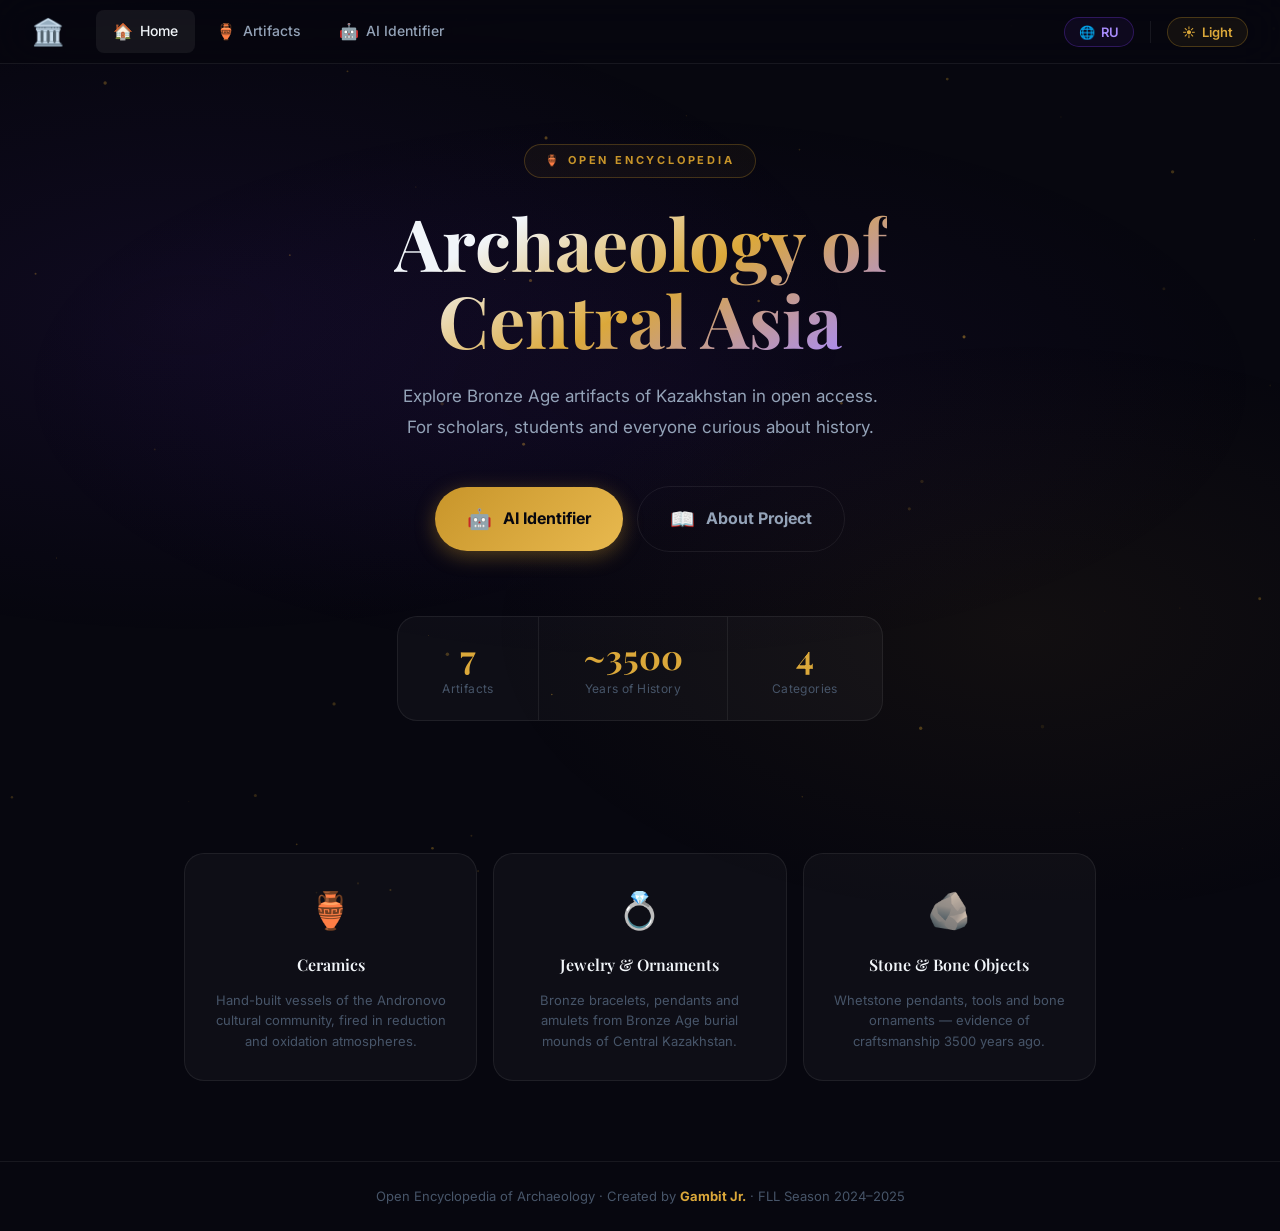
==== index.html @ 3505c125 "Update index.html" ====
<!DOCTYPE html>
<html lang="en" data-theme="dark">
<head>
  <meta charset="UTF-8">
  <meta name="viewport" content="width=device-width, initial-scale=1.0">
  <meta name="description" content="ArchaeoKZ — Open Encyclopedia of Central Asian Archaeology. Artifacts, cultures and history for researchers, students and the curious.">
  <meta name="keywords" content="archaeology, Kazakhstan, Bronze Age, Andronovo culture, artifacts, ceramics, jewelry">
  <meta property="og:title"       content="ArchaeoKZ — Open Encyclopedia of Archaeology">
  <meta property="og:description" content="Explore Bronze Age artifacts of Central Asia in open access.">
  <title>ArchaeoKZ — Open Encyclopedia of Archaeology</title>
  <link rel="preconnect" href="https://fonts.googleapis.com">
  <link rel="preconnect" href="https://fonts.gstatic.com" crossorigin>
  <link href="https://fonts.googleapis.com/css2?family=Inter:wght@300;400;500;600;700;800&family=Playfair+Display:ital,wght@0,400;0,600;0,700;1,400;1,600&display=swap" rel="stylesheet">
  <style>
    /* ── RESET ─────────────────────────────────── */
    *, *::before, *::after { box-sizing: border-box; margin: 0; padding: 0; }
    html { scroll-behavior: smooth; }

    /* ── VARIABLES ──────────────────────────────── */
    :root {
      --bg:       #07070f;
      --bg2:      #0d0d1a;
      --bg3:      #13132a;
      --card:     rgba(255,255,255,0.03);
      --card-h:   rgba(255,255,255,0.07);
      --border:   rgba(255,255,255,0.07);
      --border-a: rgba(124,58,237,0.35);
      --purple:   #7c3aed;
      --purple-l: #a78bfa;
      --purple-gl:rgba(124,58,237,0.18);
      --gold:     #c8952a;
      --gold-l:   #dba83a;
      --gold-gl:  rgba(200,149,42,0.18);
      --text:     #f1f5f9;
      --text2:    #94a3b8;
      --text3:    #475569;
      --nav-h:    64px;
      --r-sm:     8px;
      --r-md:     14px;
      --r-lg:     20px;
      --tr:       all 0.22s cubic-bezier(.4,0,.2,1);
      --shadow:   0 4px 32px rgba(0,0,0,0.6);
    }

    body {
      font-family: 'Inter', sans-serif;
      background: var(--bg);
      color: var(--text);
      line-height: 1.6;
      min-height: 100vh;
      overflow-x: hidden;
    }
    a { text-decoration: none; color: inherit; }
    button { cursor: pointer; font-family: inherit; }

    /* ── SCROLLBAR ──────────────────────────────── */
    ::-webkit-scrollbar { width: 5px; }
    ::-webkit-scrollbar-track { background: var(--bg); }
    ::-webkit-scrollbar-thumb { background: rgba(255,255,255,0.12); border-radius: 3px; }

    /* ── BACKGROUND ─────────────────────────────── */
    #bg-canvas {
      position: fixed; inset: 0;
      z-index: 0; pointer-events: none;
    }
    .bg-blobs {
      position: fixed; inset: 0; z-index: 0; pointer-events: none;
      background:
        radial-gradient(ellipse 80% 55% at 15% 35%, rgba(124,58,237,.08) 0%, transparent 65%),
        radial-gradient(ellipse 65% 50% at 80% 70%, rgba(200,149,42,.06) 0%, transparent 65%);
    }

    /* ── NAVBAR ─────────────────────────────────── */
    .navbar {
      position: fixed; top: 0; left: 0; right: 0;
      height: var(--nav-h); z-index: 200;
      display: flex; align-items: center;
      padding: 0 32px; gap: 0;
      background: rgba(7,7,15,.85);
      backdrop-filter: blur(24px);
      -webkit-backdrop-filter: blur(24px);
      border-bottom: 1px solid var(--border);
    }

    /* Logo */
    .nav-brand {
      display: flex; align-items: center;
      flex-shrink: 0; margin-right: 32px;
      text-decoration: none;
    }
    .nav-logo-icon { font-size: 26px; }

    /* ── LANGUAGE SWITCHER ─────────────────────── */
    .lang-btn {
      display: flex; align-items: center; gap: 6px;
      padding: 6px 14px; border-radius: 20px;
      border: 1px solid rgba(124,58,237,0.3);
      background: rgba(124,58,237,0.07);
      color: var(--purple-l); font-size: 13px; font-weight: 600;
      cursor: pointer; transition: var(--tr); white-space: nowrap;
    }
    .lang-btn:hover { background: rgba(124,58,237,.16); border-color: rgba(124,58,237,.5); }
    html[data-theme="light"] .lang-btn {
      border-color: rgba(100,70,20,.3); background: rgba(100,70,20,.07); color: #8b6014;
    }

    /* Nav links */
    .nav-links {
      display: flex; align-items: center; gap: 4px;
      flex: 1;
    }
    .nav-link {
      display: inline-flex; align-items: center; gap: 7px;
      padding: 8px 16px; border-radius: var(--r-sm);
      font-size: 14px; font-weight: 500;
      color: var(--text2); border: 1px solid transparent;
      transition: var(--tr); white-space: nowrap;
    }
    .nav-link:hover {
      color: var(--text);
      background: rgba(255,255,255,.05);
    }
    .nav-link.active {
      color: var(--text);
      background: rgba(255,255,255,.06);
    }
    .nav-link-icon { font-size: 16px; }

    /* Primary nav button */
    .nav-btn {
      display: inline-flex; align-items: center; gap: 8px;
      padding: 8px 20px; border-radius: 100px;
      font-size: 14px; font-weight: 600;
      border: 1px solid transparent;
      transition: var(--tr); white-space: nowrap; cursor: pointer;
    }
    .nav-btn-primary {
      background: linear-gradient(135deg, var(--purple), #6025c5);
      color: #fff;
      box-shadow: 0 3px 12px rgba(124,58,237,.35);
    }
    .nav-btn-primary:hover {
      transform: translateY(-1px);
      box-shadow: 0 6px 20px rgba(124,58,237,.45);
    }
    .nav-btn-gold {
      background: rgba(200,149,42,.12);
      border-color: rgba(200,149,42,.35);
      color: var(--gold-l);
    }
    .nav-btn-gold:hover {
      background: rgba(200,149,42,.22);
      border-color: rgba(200,149,42,.6);
    }

    /* Nav right group */
    .nav-right {
      display: flex; align-items: center; gap: 10px;
      margin-left: auto;
    }

    /* Theme button */
    .theme-btn {
      display: flex; align-items: center; gap: 6px;
      padding: 6px 14px; border-radius: 20px;
      border: 1px solid rgba(200,149,42,0.3);
      background: rgba(200,149,42,0.07);
      color: var(--gold-l);
      font-size: 13px; font-weight: 600;
      cursor: pointer; transition: var(--tr);
      white-space: nowrap;
    }
    .theme-btn:hover { background: rgba(200,149,42,.16); }

    /* Nav divider */
    .nav-sep { width: 1px; height: 22px; background: var(--border); flex-shrink: 0; margin: 0 6px; }

    /* Mobile burger */
    .nav-burger {
      display: none;
      background: none; border: none; cursor: pointer; color: inherit;
      padding: 4px; margin-left: 6px;
    }
    .nav-burger svg { width: 24px; height: 24px; color: var(--text); }
    html[data-theme="light"] .nav-burger svg { color: #1a1208; }

    @media (max-width: 768px) {
      .nav-burger { display: flex; align-items: center; justify-content: center; }
      .navbar .nav-links {
        display: none;
        position: absolute; top: var(--nav-h); left: 0; right: 0;
        flex-direction: column;
        background: rgba(7,7,15,0.95);
        padding: 20px;
        border-bottom: 1px solid var(--border);
        backdrop-filter: blur(20px);
        -webkit-backdrop-filter: blur(20px);
      }
      html[data-theme="light"] .navbar .nav-links {
        background: rgba(244,237,224, 0.95);
      }
      .navbar .nav-links.mobile-active { display: flex; }
    }

    /* ── PAGE WRAPPER ────────────────────────────── */
    .page {
      position: relative; z-index: 1;
      min-height: 100vh;
      padding-top: var(--nav-h);
      display: flex; flex-direction: column;
    }

    /* ── HERO ─────────────────────────────────────── */
    .hero {
      flex: 1;
      display: flex; flex-direction: column;
      align-items: center; justify-content: center;
      text-align: center;
      padding: 80px 24px 60px;
      position: relative;
    }
    .hero::before {
      content: '';
      position: absolute; inset: 0;
      background: radial-gradient(ellipse 70% 55% at 50% 45%, rgba(124,58,237,.06) 0%, transparent 70%);
      pointer-events: none;
    }

    .hero-eyebrow {
      display: inline-flex; align-items: center; gap: 8px;
      font-size: 11px; letter-spacing: 2.8px;
      text-transform: uppercase; color: var(--gold);
      font-weight: 700; margin-bottom: 26px;
      padding: 7px 20px;
      border: 1px solid rgba(200,149,42,.28);
      border-radius: 100px;
      background: rgba(200,149,42,.05);
      animation: fadeDown .6s ease both;
    }

    .hero-title {
      font-family: 'Playfair Display', serif;
      font-size: clamp(40px, 6vw, 72px);
      font-weight: 700; line-height: 1.08;
      margin-bottom: 22px;
      background: linear-gradient(150deg, #f1f5f9 20%, var(--gold-l) 55%, var(--purple-l) 95%);
      -webkit-background-clip: text; -webkit-text-fill-color: transparent;
      background-clip: text;
      animation: fadeDown .6s .1s ease both;
    }

    .hero-text {
      font-size: 17px; color: var(--text2);
      max-width: 500px; line-height: 1.8;
      margin-bottom: 44px;
      animation: fadeDown .6s .2s ease both;
    }

    /* ── CTA BUTTONS ───────────────────────────────── */
    .hero-cta {
      display: flex; justify-content: center; align-items: center;
      flex-wrap: wrap; gap: 14px;
      margin-bottom: 64px;
      animation: fadeDown .6s .3s ease both;
    }
    .cta-btn {
      display: inline-flex; align-items: center; gap: 11px;
      padding: 16px 32px; border-radius: 100px;
      font-size: 16px; font-weight: 700;
      transition: var(--tr); white-space: nowrap;
      position: relative; overflow: hidden;
      text-decoration: none;
    }
    .cta-btn::before {
      content: '';
      position: absolute; inset: 0;
      background: rgba(255,255,255,0);
      transition: background .2s ease;
    }
    .cta-btn:hover::before { background: rgba(255,255,255,.07); }
    .cta-btn:active { transform: scale(.97); }

    .cta-primary {
      background: linear-gradient(135deg, var(--purple) 0%, #6d28d9 100%);
      color: #fff;
      box-shadow: 0 5px 20px rgba(124,58,237,.4);
    }
    .cta-primary:hover {
      transform: translateY(-3px);
      box-shadow: 0 10px 28px rgba(124,58,237,.5);
    }

    .cta-gold {
      background: linear-gradient(135deg, var(--gold) 0%, #e8b94f 100%);
      color: #07070f;
      box-shadow: 0 5px 20px rgba(200,149,42,.38);
    }
    .cta-gold:hover {
      transform: translateY(-3px);
      box-shadow: 0 10px 28px rgba(200,149,42,.48);
    }

    .cta-ghost {
      background: transparent;
      color: var(--text2);
      border: 1px solid var(--border);
    }
    .cta-ghost:hover {
      color: var(--text);
      border-color: rgba(255,255,255,.2);
      background: rgba(255,255,255,.04);
      transform: translateY(-2px);
    }

    .cta-icon { font-size: 20px; }

    /* ── HERO STATS ─────────────────────────────────── */
    .hero-stats {
      display: flex; justify-content: center; gap: 0;
      background: var(--card);
      border: 1px solid var(--border);
      border-radius: var(--r-lg);
      overflow: hidden;
      animation: fadeDown .6s .4s ease both;
    }
    .hs-item {
      padding: 22px 44px; text-align: center;
      border-right: 1px solid var(--border);
    }
    .hs-item:last-child { border-right: none; }
    .hs-val {
      font-family: 'Playfair Display', serif;
      font-size: 34px; font-weight: 700;
      color: var(--gold-l); line-height: 1;
      margin-bottom: 6px;
    }
    .hs-label { font-size: 12px; color: var(--text3); letter-spacing: .4px; }

    /* ── FEATURE CARDS ROW ──────────────────────────── */
    .features {
      display: grid;
      grid-template-columns: repeat(3, 1fr);
      gap: 16px;
      max-width: 960px; margin: 72px auto 0;
      padding: 0 24px 80px;
      position: relative; z-index: 1;
      animation: fadeUp .7s .5s ease both;
    }
    .feat-card {
      background: var(--card);
      border: 1px solid var(--border);
      border-radius: var(--r-lg);
      padding: 28px 24px;
      transition: var(--tr);
      text-align: center;
      text-decoration: none; color: inherit;
      display: flex; flex-direction: column; align-items: center; gap: 12px;
    }
    .feat-card:hover {
      border-color: var(--border-a);
      background: var(--card-h);
      transform: translateY(-4px);
      box-shadow: 0 8px 32px rgba(124,58,237,.1);
    }
    .feat-icon { font-size: 36px; }
    .feat-title {
      font-family: 'Playfair Display', serif;
      font-size: 16px; font-weight: 600;
    }
    .feat-text { font-size: 13px; color: var(--text3); line-height: 1.6; }

    /* ── FOOTER ─────────────────────────────────────── */
    .site-footer {
      position: relative; z-index: 1;
      text-align: center; padding: 24px;
      border-top: 1px solid var(--border);
      font-size: 13px; color: var(--text3);
    }
    .site-footer strong { color: var(--gold-l); }

    /* ── ANIMATIONS ─────────────────────────────────── */
    @keyframes fadeDown {
      from { opacity: 0; transform: translateY(-16px); }
      to   { opacity: 1; transform: translateY(0); }
    }
    @keyframes fadeUp {
      from { opacity: 0; transform: translateY(20px); }
      to   { opacity: 1; transform: translateY(0); }
    }

    /* ── LIGHT THEME ─────────────────────────────────── */
    html[data-theme="light"] body { background: #f4ede0; color: #1a1208; }
    html[data-theme="light"] .navbar {
      background: rgba(232,220,200,.97);
      border-bottom-color: rgba(100,70,20,.18);
    }
    html[data-theme="light"] .nav-link { color: #3a2a10; }
    html[data-theme="light"] .nav-link:hover { background: rgba(100,70,20,.07); color: #1a1208; }
    html[data-theme="light"] .hero-title {
      background: linear-gradient(150deg, #2d1f0a 20%, #8b4e0f 55%, #6b3a9e 95%);
      -webkit-background-clip: text; -webkit-text-fill-color: transparent; background-clip: text;
    }
    html[data-theme="light"] .hero-text { color: #4a3520; }
    html[data-theme="light"] .hero-stats { background: rgba(255,252,245,.8); border-color: rgba(100,70,20,.15); }
    html[data-theme="light"] .hs-label { color: #6b5530; }
    html[data-theme="light"] .feat-card { background: rgba(253,248,240,.9); border-color: rgba(100,70,20,.15); }
    html[data-theme="light"] .feat-card:hover { border-color: rgba(200,149,42,.4); }
    html[data-theme="light"] .feat-text { color: #6b5530; }
    html[data-theme="light"] .feat-title { color: #1a1208; }
    html[data-theme="light"] .cta-ghost { color: #3a2a10; border-color: rgba(100,70,20,.25); }
    html[data-theme="light"] .cta-ghost:hover { background: rgba(100,70,20,.06); }
    html[data-theme="light"] .site-footer { border-top-color: rgba(100,70,20,.15); color: #6b5530; }
    html[data-theme="light"] .theme-btn { border-color: rgba(100,70,20,.3); background: rgba(100,70,20,.07); color: #8b6014; }
    html[data-theme="light"] .nav-sep { background: rgba(100,70,20,.18); }
    html[data-theme="light"] .bg-blobs { opacity: .25; }
    html[data-theme="light"] #bg-canvas { opacity: .3; }
    html[data-theme="light"] .nav-btn-gold { color: #8b6014; border-color: rgba(100,70,20,.35); background: rgba(100,70,20,.08); }

    /* ── RESPONSIVE ─────────────────────────────────── */
    @media (max-width: 760px) {
      .features { grid-template-columns: 1fr; }
      .hs-item  { padding: 18px 24px; }
      .nav-links { display: none; }
      .hero-title { font-size: 38px; }
    }
    @media (max-width: 540px) {
      .hero-stats { flex-direction: column; }
      .hs-item { border-right: none; border-bottom: 1px solid var(--border); }
      .hs-item:last-child { border-bottom: none; }
    }
  </style>
</head>
<body>

<!-- ─── BACKGROUND ──────────────────────────── -->
<canvas id="bg-canvas"></canvas>
<div class="bg-blobs"></div>

<!-- ─── NAVBAR ──────────────────────────────── -->
<nav class="navbar" role="navigation" aria-label="Main navigation">

  <!-- Brand -->
  <a href="index.html" class="nav-brand" aria-label="Go to homepage">
    <span class="nav-logo-icon">🏛️</span>
  </a>

  <!-- Links -->
  <div class="nav-links" role="list">
    <a href="index.html" class="nav-link active" role="listitem">
      <span class="nav-link-icon">🏠</span><span data-i18n="home"> Home</span>
    </a>
    <a href="artifacts.html" class="nav-link" role="listitem">
      <span class="nav-link-icon">🏺</span><span data-i18n="artifacts"> Artifacts</span>
    </a>
    <a href="identify.html" class="nav-link" role="listitem">
      <span class="nav-link-icon">🤖</span><span data-i18n="ai"> AI Identifier</span>
    </a>
  </div>

  <!-- Right side actions -->
  <div class="nav-right">
    <button class="lang-btn" id="lang-toggle" aria-label="Switch language">
      <span id="lang-icon">🌐</span>
      <span id="lang-label">RU</span>
    </button>
    <div class="nav-sep"></div>
    <button class="theme-btn" id="theme-toggle" aria-label="Toggle colour theme">
      <span id="theme-icon">☀️</span>
      <span id="theme-label">Light</span>
    </button>
    <button class="nav-burger" id="mobile-menu-btn" aria-label="Toggle mobile menu">
      <svg width="24" height="24" viewBox="0 0 24 24" fill="none" stroke="currentColor" stroke-width="2" stroke-linecap="round"><path d="M4 6h16M4 12h16M4 18h16"/></svg>
    </button>
  </div>

</nav>

<!-- ─── PAGE ─────────────────────────────────── -->
<div class="page">

  <!-- HERO -->
  <section class="hero" aria-labelledby="hero-title">

    <div class="hero-eyebrow">🏺 Open Encyclopedia</div>

    <h1 class="hero-title" id="hero-title" data-i18n="heroTitle">
      Archaeology of<br>Central Asia
    </h1>

    <p class="hero-text" data-i18n="heroText">
      Explore Bronze Age artifacts of Kazakhstan in open access.
      For scholars, students and everyone curious about history.
    </p>

    <!-- CTA Buttons -->
    <div class="hero-cta">
      <a href="identify.html" class="cta-btn cta-gold" id="cta-ai" aria-label="Identify artifact with AI">
        <span class="cta-icon">🤖</span>
        <span data-i18n="ai">AI Identifier</span>
      </a>
      <a href="#about" class="cta-btn cta-ghost" id="cta-about" aria-label="Learn about this project">
        <span class="cta-icon">📖</span>
        <span data-i18n="about">About Project</span>
      </a>
    </div>

    <!-- Stats -->
    <div class="hero-stats" aria-label="Collection statistics">
      <div class="hs-item">
        <div class="hs-val">7</div>
        <div class="hs-label">Artifacts</div>
      </div>
      <div class="hs-item">
        <div class="hs-val">~3500</div>
        <div class="hs-label">Years of History</div>
      </div>
      <div class="hs-item">
        <div class="hs-val">4</div>
        <div class="hs-label">Categories</div>
      </div>
    </div>

  </section>

  <!-- FEATURE CARDS -->
  <section class="features" aria-label="What you can find" id="about">

    <a href="artifacts.html" class="feat-card" id="feat-ceramics">
      <span class="feat-icon">🏺</span>
      <div class="feat-title" data-i18n="ceramics">Ceramics</div>
      <p class="feat-text" data-i18n="cFeat">Hand-built vessels of the Andronovo cultural community, fired in reduction and oxidation atmospheres.</p>
    </a>

    <a href="artifacts.html?cat=jewelry" class="feat-card" id="feat-jewelry">
      <span class="feat-icon">💍</span>
      <div class="feat-title" data-i18n="jewelry">Jewelry & Ornaments</div>
      <p class="feat-text" data-i18n="jFeat">Bronze bracelets, pendants and amulets from Bronze Age burial mounds of Central Kazakhstan.</p>
    </a>

    <a href="artifacts.html?cat=stone" class="feat-card" id="feat-stone">
      <span class="feat-icon">🪨</span>
      <div class="feat-title" data-i18n="stone">Stone & Bone Objects</div>
      <p class="feat-text" data-i18n="sFeat">Whetstone pendants, tools and bone ornaments — evidence of craftsmanship 3500 years ago.</p>
    </a>

  </section>

  <!-- FOOTER -->
  <footer class="site-footer" role="contentinfo">
    <p>
      ArchaeoKZ — Open Encyclopedia of Archaeology ·<br>
      Created by <strong>Gambit Jr.</strong> · FLL Season 2024–2025
    </p>
  </footer>

</div>

<!-- ─── PARTICLES SCRIPT ──────────────────────── -->
<script>
  // ── Particle background ──────────────────────
  (function () {
    const canvas = document.getElementById('bg-canvas');
    if (!canvas) return;
    const ctx = canvas.getContext('2d');
    let W = canvas.width  = window.innerWidth;
    let H = canvas.height = window.innerHeight;

    const particles = Array.from({ length: 55 }, () => ({
      x:  Math.random() * W,
      y:  Math.random() * H,
      r:  Math.random() * 1.5 + 0.3,
      dx: (Math.random() - 0.5) * 0.25,
      dy: (Math.random() - 0.5) * 0.25,
      a:  Math.random() * 0.45 + 0.08
    }));

    function draw() {
      ctx.clearRect(0, 0, W, H);
      particles.forEach(p => {
        ctx.beginPath();
        ctx.arc(p.x, p.y, p.r, 0, Math.PI * 2);
        ctx.fillStyle = `rgba(200,149,42,${p.a})`;
        ctx.fill();
        p.x += p.dx; p.y += p.dy;
        if (p.x < 0 || p.x > W) p.dx *= -1;
        if (p.y < 0 || p.y > H) p.dy *= -1;
      });
      requestAnimationFrame(draw);
    }
    draw();
    window.addEventListener('resize', () => {
      W = canvas.width  = window.innerWidth;
      H = canvas.height = window.innerHeight;
    });
  })();

  // ── i18n strings ──────────────────────────────
  const STRINGS = {
    en: {
      heroTitle:  'Archaeology of<br>Central Asia',
      heroText:   'Explore Bronze Age artifacts of Kazakhstan in open access. For scholars, students and everyone curious about history.',
      browse:     'Browse Artifacts',
      ai:         'AI Identifier',
      about:      'About Project',
      artifacts:  'Artifacts', home: 'Home',
      ceramics:   'Ceramics', jewelry: 'Jewelry & Ornaments', stone: 'Stone & Bone Objects',
      cFeat:      'Hand-built vessels of the Andronovo cultural community, fired in reduction and oxidation atmospheres.',
      jFeat:      'Bronze bracelets, pendants and amulets from Bronze Age burial mounds of Central Kazakhstan.',
      sFeat:      'Whetstone pendants, tools and bone ornaments — evidence of craftsmanship 3500 years ago.',
      footer:     'Open Encyclopedia of Archaeology · Created by',
      statArt:    'Artifacts', statYrs: 'Years of History', statCat: 'Categories'
    },
    ru: {
      heroTitle:  'Археология<br>Центральной Азии',
      heroText:   'Исследуйте артефакты Бронзового века Казахстана в открытом доступе. Для учёных, студентов и всех любопытных.',
      browse:     'Смотреть артефакты',
      ai:         'AI Идентификатор',
      about:      'О проекте',
      artifacts:  'Артефакты', home: 'Главная',
      ceramics:   'Керамика', jewelry: 'Украшения', stone: 'Каменные и костяные изделия',
      cFeat:      'Лепные сосуды андроновской культурно-исторической общности, обожжённые в восстановительной и окислительной атмосфере.',
      jFeat:      'Бронзовые браслеты, подвески и амулеты из погребений Бронзового века Центрального Казахстана.',
      sFeat:      'Подвески-оселки, орудия и костяные украшения — свидетельство мастерства 3500-летней давности.',
      footer:     'Открытая Энциклопедия Археологии · Создана командой',
      statArt:    'Артефактов', statYrs: 'Лет истории', statCat: 'Категорий'
    }
  };

  // ── Language toggle ───────────────────────────
  const lbtn  = document.getElementById('lang-toggle');
  const licon = document.getElementById('lang-icon');
  const llbl  = document.getElementById('lang-label');

  applyLang(localStorage.getItem('archaeo-lang') || 'en');

  lbtn.addEventListener('click', () => {
    const next = document.documentElement.dataset.lang === 'en' ? 'ru' : 'en';
    applyLang(next);
    localStorage.setItem('archaeo-lang', next);
  });

  function applyLang(l) {
    document.documentElement.dataset.lang = l;
    licon.textContent = '🌐';
    llbl.textContent  = l === 'en' ? 'RU' : 'EN';
    const s = STRINGS[l];
    document.querySelectorAll('[data-i18n]').forEach(el => {
      const key = el.dataset.i18n;
      if (s[key] !== undefined) el.innerHTML = s[key];
    });
    // hs-labels
    const hsl = document.querySelectorAll('.hs-label');
    if (hsl[0]) hsl[0].textContent = s.statArt;
    if (hsl[1]) hsl[1].textContent = s.statYrs;
    if (hsl[2]) hsl[2].textContent = s.statCat;
    // footer
    // footer
    const footer = document.querySelector('.site-footer p');
    if (footer) footer.innerHTML = `${s.footer} <strong>Gambit Jr.</strong> · FLL Season 2024–2025`;
  }

  // ── Theme toggle ──────────────────────────────
  const html  = document.documentElement;
  const btn   = document.getElementById('theme-toggle');
  const icon  = document.getElementById('theme-icon');
  const label = document.getElementById('theme-label');

  applyTheme(localStorage.getItem('archaeo-theme') || 'dark');

  btn.addEventListener('click', () => {
    const next = html.dataset.theme === 'dark' ? 'light' : 'dark';
    applyTheme(next);
    localStorage.setItem('archaeo-theme', next);
  });

  function applyTheme(t) {
    html.dataset.theme = t;
    if (t === 'dark') { icon.textContent = '☀️'; label.textContent = 'Light'; }
    else              { icon.textContent = '🌙'; label.textContent = 'Dark';  }
  }
</script>
</body>
</html>
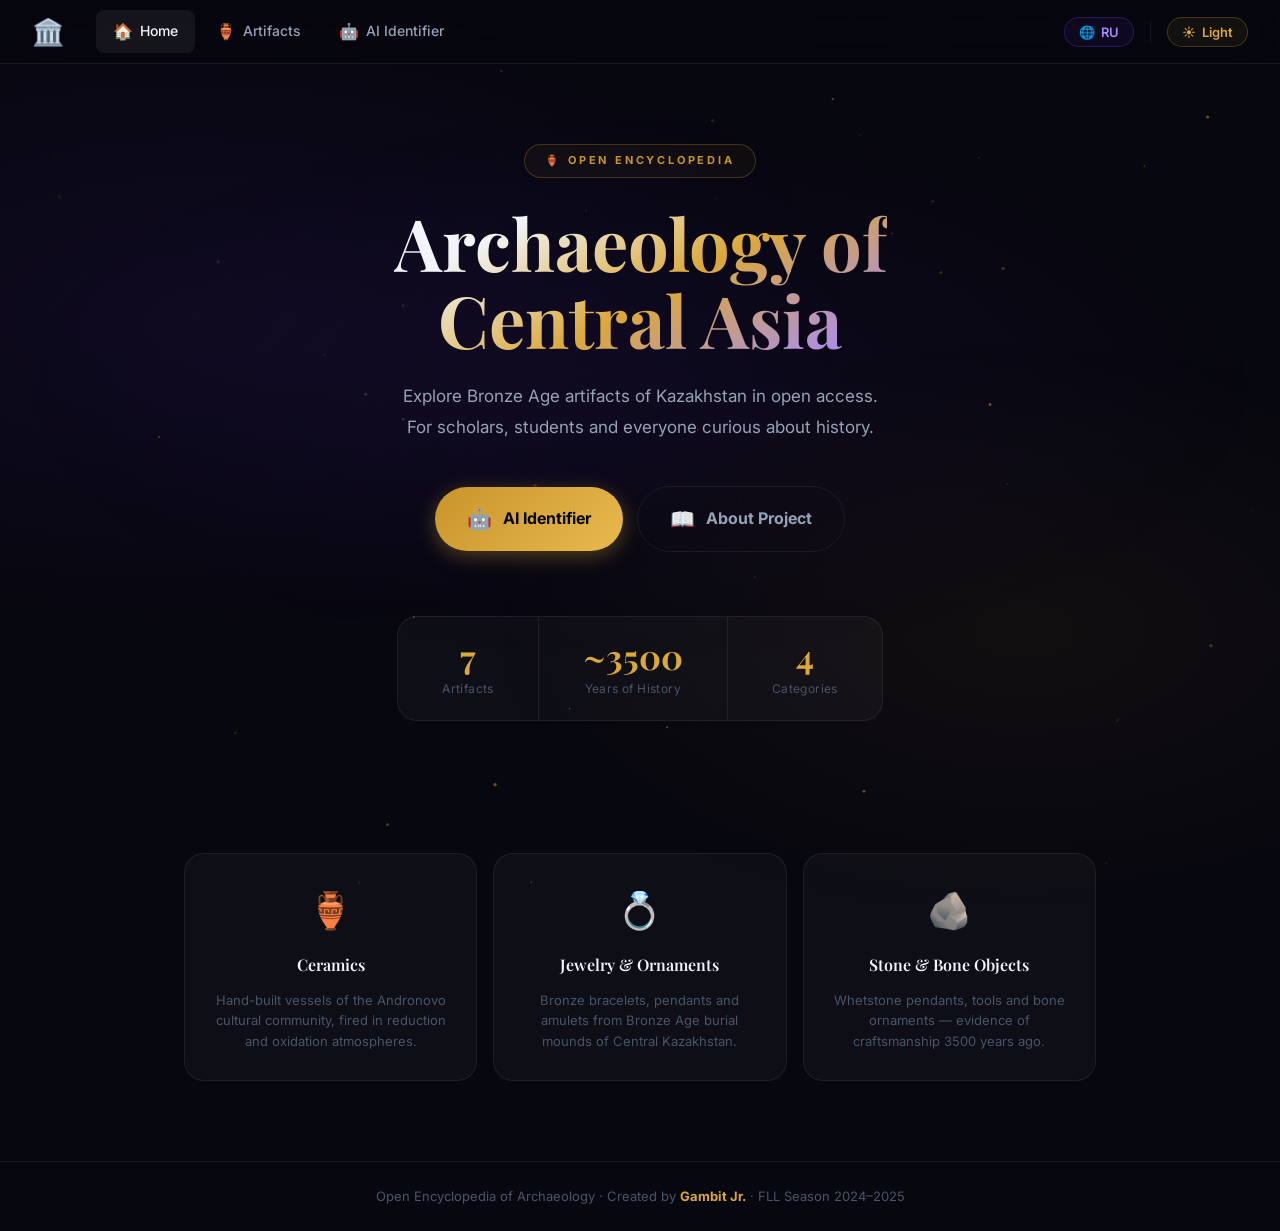
==== commit 3b16aee2: "Update index.html" ====
--- a/index.html
+++ b/index.html
@@ -11,6 +11,10 @@
   <link rel="preconnect" href="https://fonts.googleapis.com">
   <link rel="preconnect" href="https://fonts.gstatic.com" crossorigin>
   <link href="https://fonts.googleapis.com/css2?family=Inter:wght@300;400;500;600;700;800&family=Playfair+Display:ital,wght@0,400;0,600;0,700;1,400;1,600&display=swap" rel="stylesheet">
+  <script>
+    const savedTheme = localStorage.getItem('archaeo-theme') || 'dark';
+    document.documentElement.dataset.theme = savedTheme;
+  </script>
   <style>
     /* ── RESET ─────────────────────────────────── */
     *, *::before, *::after { box-sizing: border-box; margin: 0; padding: 0; }
@@ -49,6 +53,13 @@
       line-height: 1.6;
       min-height: 100vh;
       overflow-x: hidden;
+      opacity: 0;
+      visibility: hidden;
+      transition: opacity 0.3s ease;
+    }
+    body.ready {
+      opacity: 1;
+      visibility: visible;
     }
     a { text-decoration: none; color: inherit; }
     button { cursor: pointer; font-family: inherit; }
@@ -678,6 +689,10 @@
     if (t === 'dark') { icon.textContent = '☀️'; label.textContent = 'Light'; }
     else              { icon.textContent = '🌙'; label.textContent = 'Dark';  }
   }
+
+  // Show page after text and theme are fully injected
+  requestAnimationFrame(() => document.body.classList.add('ready'));
+
 </script>
 </body>
 </html>
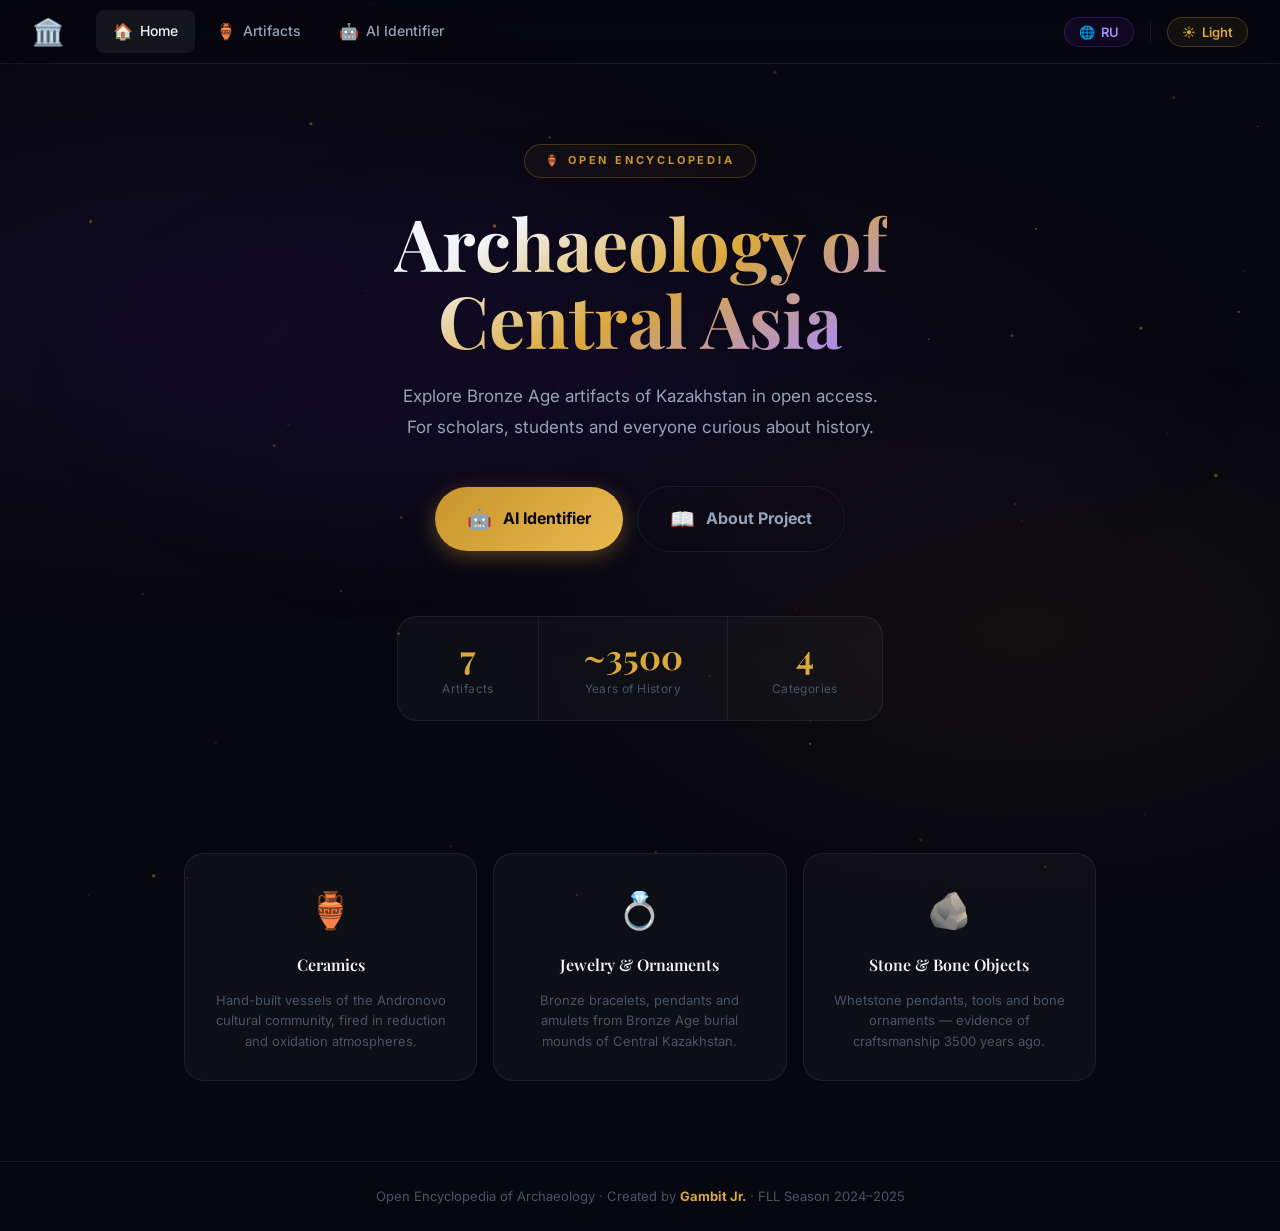
==== commit 2b8d24bd: "Update index.html" ====
--- a/index.html
+++ b/index.html
@@ -18,7 +18,8 @@
   <style>
     /* ── RESET ─────────────────────────────────── */
     *, *::before, *::after { box-sizing: border-box; margin: 0; padding: 0; }
-    html { scroll-behavior: smooth; }
+    html { scroll-behavior: smooth; background: var(--bg, #07070f); }
+    html[data-theme="light"] { background: #f4ede0; }
 
     /* ── VARIABLES ──────────────────────────────── */
     :root {
@@ -463,8 +464,8 @@
     <a href="artifacts.html" class="nav-link" role="listitem">
       <span class="nav-link-icon">🏺</span><span data-i18n="artifacts"> Artifacts</span>
     </a>
-    <a href="identify.html" class="nav-link" role="listitem">
-      <span class="nav-link-icon">🤖</span><span data-i18n="ai"> AI Identifier</span>
+    <a href="identify.html" class="nav-link" role="listitem" id="nav-ai-link">
+      <span class="nav-link-icon">🤖</span><span class="nav-ai-text"> AI Identifier</span>
     </a>
   </div>
 
@@ -664,6 +665,9 @@
     if (hsl[0]) hsl[0].textContent = s.statArt;
     if (hsl[1]) hsl[1].textContent = s.statYrs;
     if (hsl[2]) hsl[2].textContent = s.statCat;
+    // nav link AI explicit replacement
+    const aiTextSpan = document.querySelector('#nav-ai-link .nav-ai-text');
+    if (aiTextSpan) aiTextSpan.textContent = ' ' + s.ai;
     // footer
     // footer
     const footer = document.querySelector('.site-footer p');
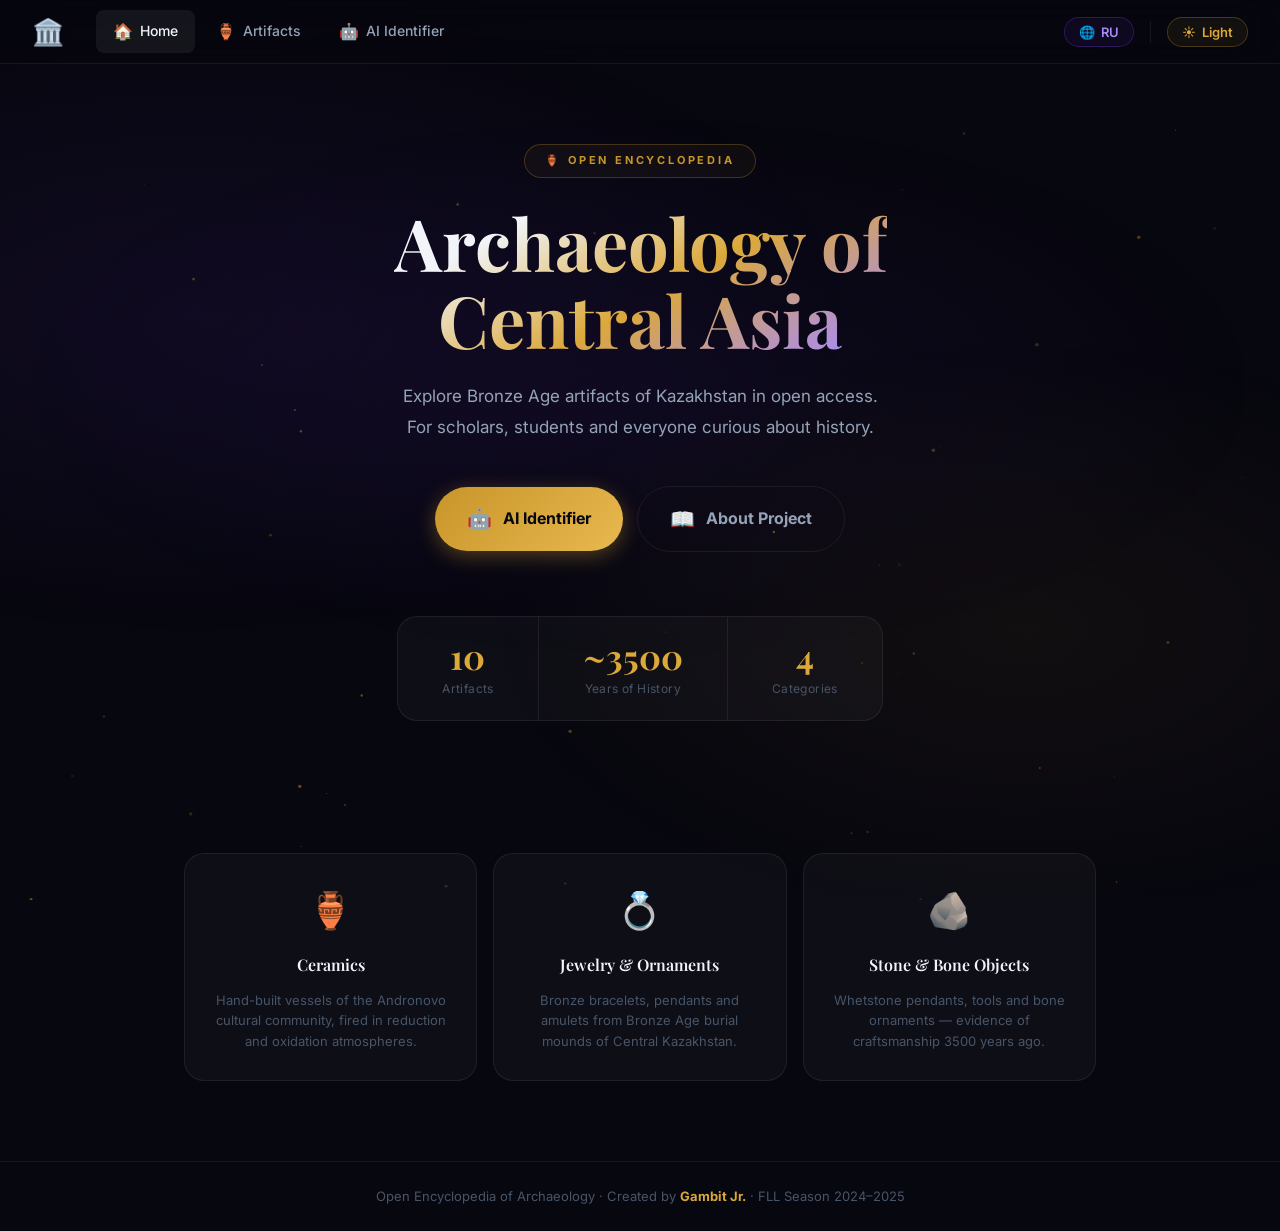
==== commit 80c6b705: "Update index.html" ====
--- a/index.html
+++ b/index.html
@@ -519,7 +519,7 @@
     <!-- Stats -->
     <div class="hero-stats" aria-label="Collection statistics">
       <div class="hs-item">
-        <div class="hs-val">7</div>
+        <div class="hs-val">10</div>
         <div class="hs-label">Artifacts</div>
       </div>
       <div class="hs-item">
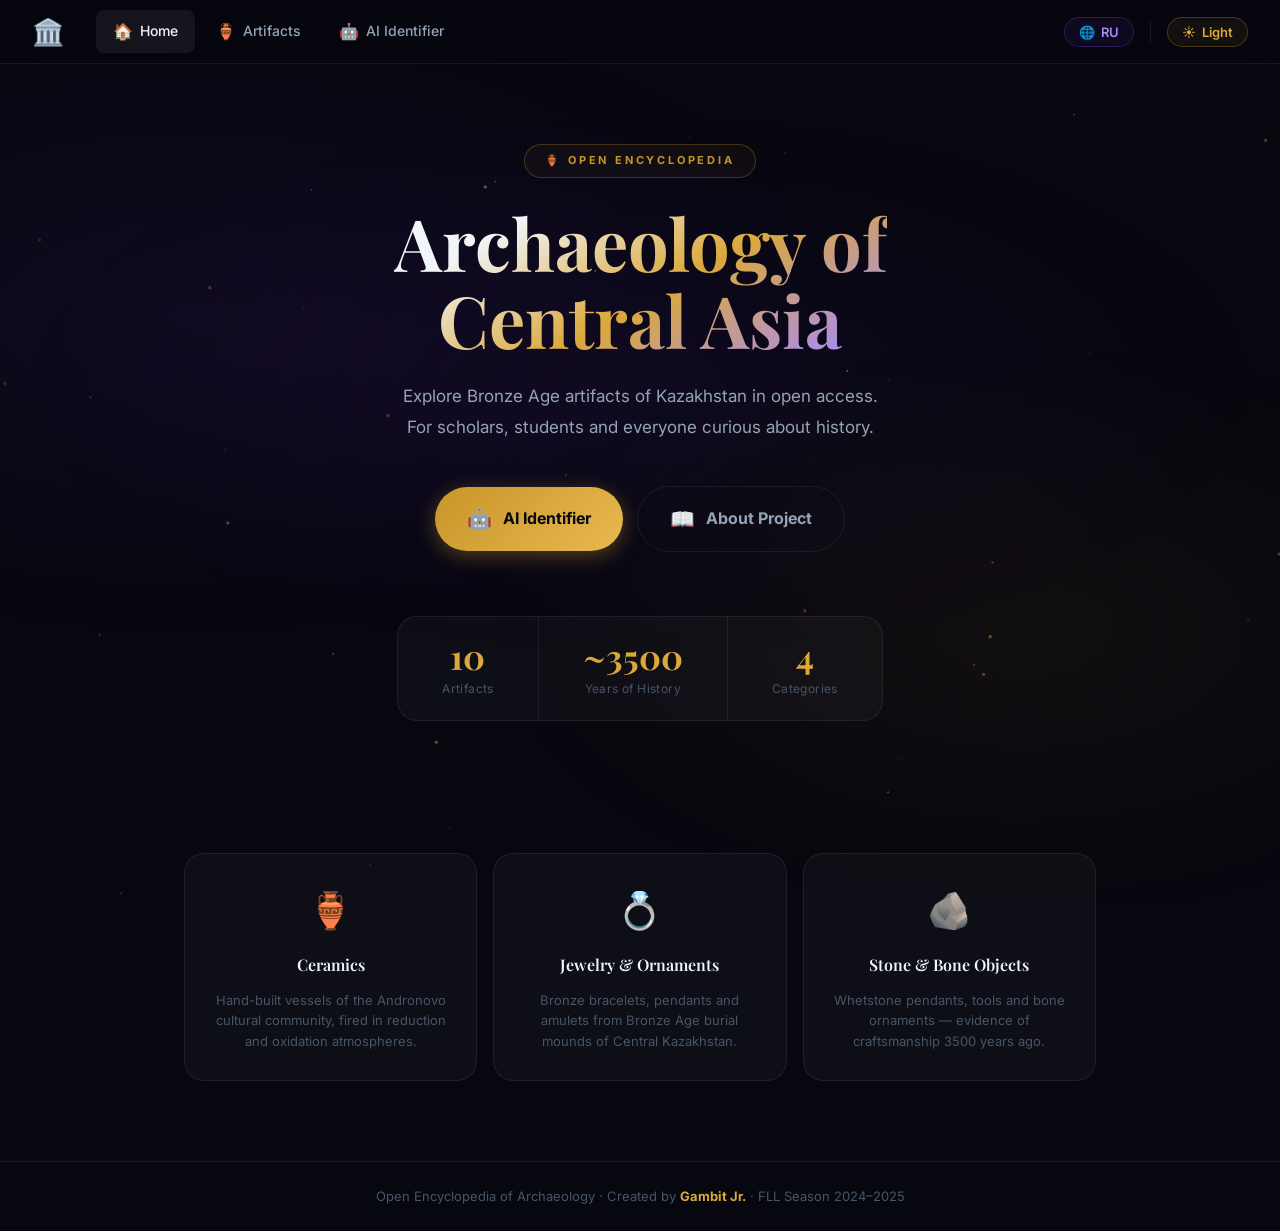
==== commit d75f5968: "Update index.html" ====
--- a/index.html
+++ b/index.html
@@ -432,7 +432,6 @@
     @media (max-width: 760px) {
       .features { grid-template-columns: 1fr; }
       .hs-item  { padding: 18px 24px; }
-      .nav-links { display: none; }
       .hero-title { font-size: 38px; }
     }
     @media (max-width: 540px) {
@@ -694,6 +693,20 @@
     else              { icon.textContent = '🌙'; label.textContent = 'Dark';  }
   }
 
+  // ── Mobile Menu toggle ─────────────────────────
+  const burgerBtn = document.getElementById('mobile-menu-btn');
+  const navLinks = document.querySelector('.nav-links');
+  if (burgerBtn && navLinks) {
+    burgerBtn.addEventListener('click', () => {
+      navLinks.classList.toggle('mobile-active');
+    });
+    navLinks.querySelectorAll('.nav-link').forEach(link => {
+      link.addEventListener('click', () => {
+        navLinks.classList.remove('mobile-active');
+      });
+    });
+  }
+
   // Show page after text and theme are fully injected
   requestAnimationFrame(() => document.body.classList.add('ready'));
 
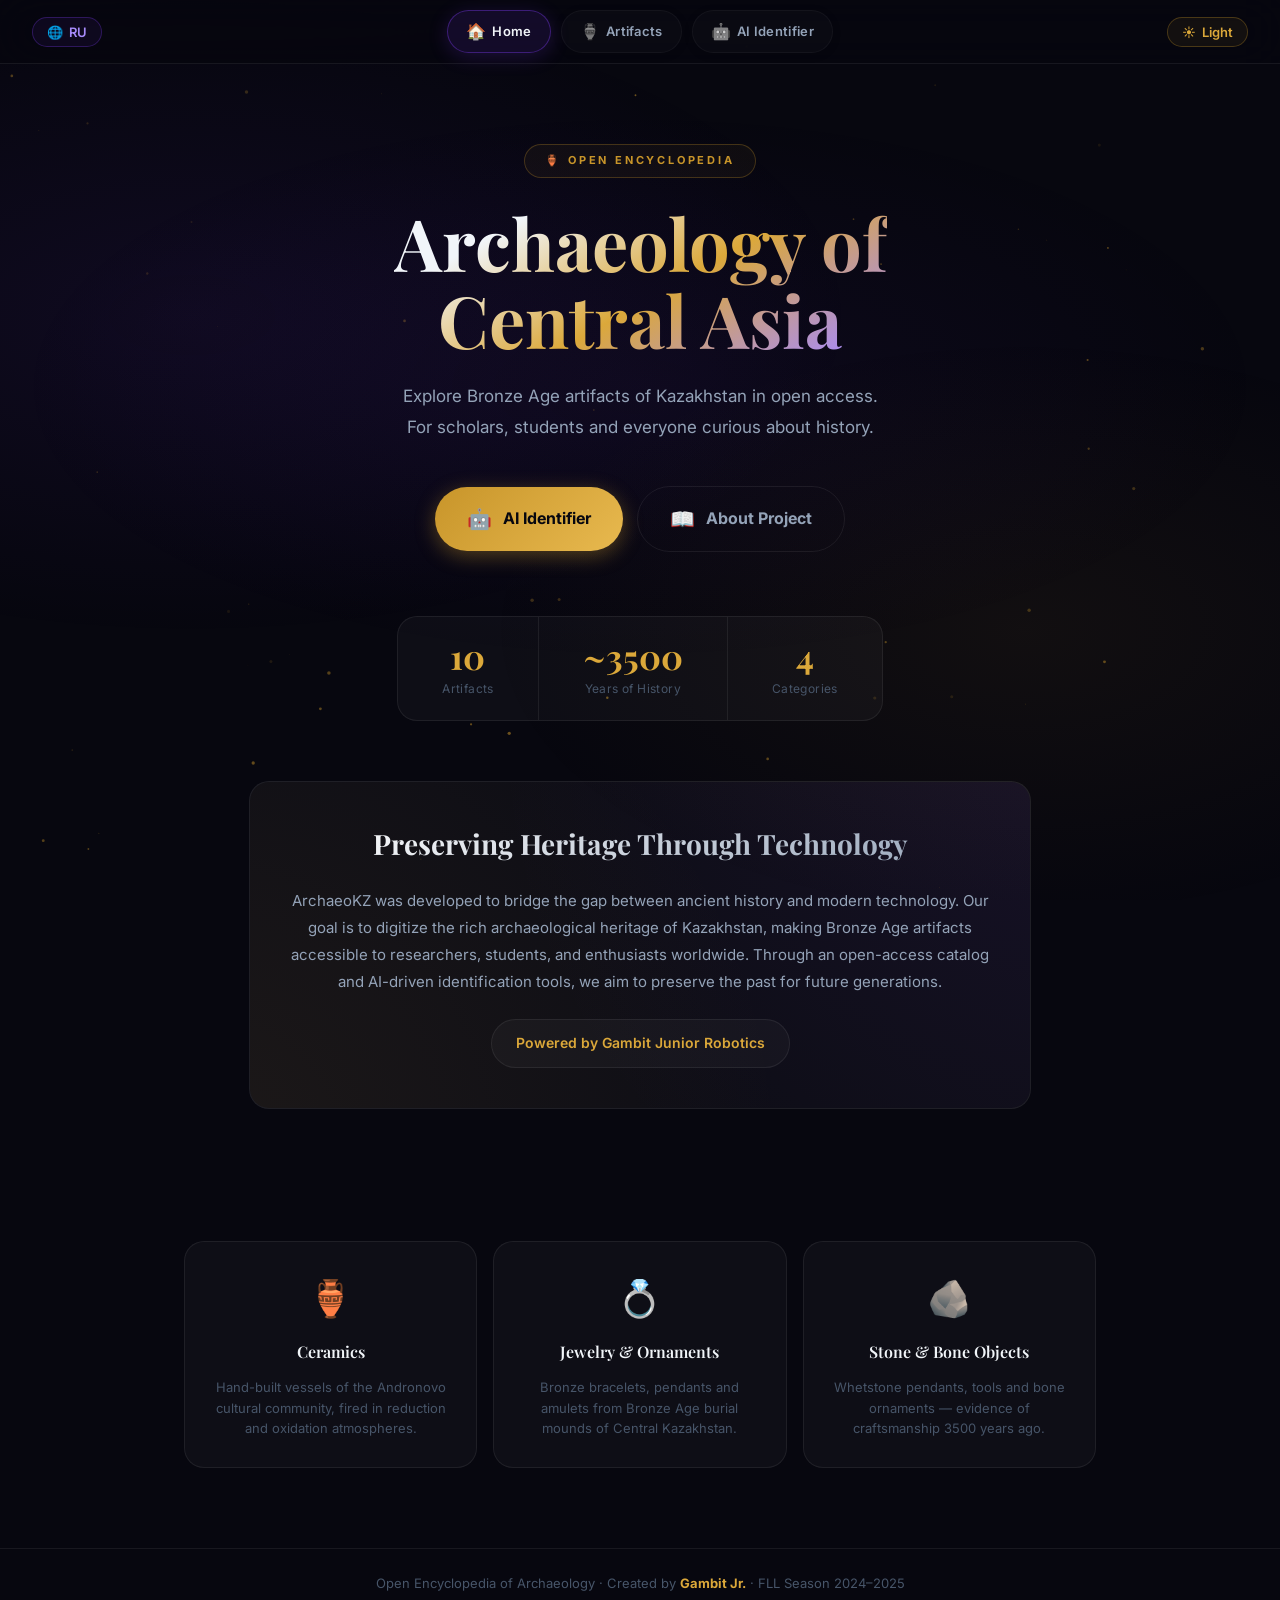
==== commit b44fc410: "Update index.html" ====
--- a/index.html
+++ b/index.html
@@ -8,6 +8,7 @@
   <meta property="og:title"       content="ArchaeoKZ — Open Encyclopedia of Archaeology">
   <meta property="og:description" content="Explore Bronze Age artifacts of Central Asia in open access.">
   <title>ArchaeoKZ — Open Encyclopedia of Archaeology</title>
+  <link rel="icon" type="image/png" href="favicon.png">
   <link rel="preconnect" href="https://fonts.googleapis.com">
   <link rel="preconnect" href="https://fonts.gstatic.com" crossorigin>
   <link href="https://fonts.googleapis.com/css2?family=Inter:wght@300;400;500;600;700;800&family=Playfair+Display:ital,wght@0,400;0,600;0,700;1,400;1,600&display=swap" rel="stylesheet">
@@ -19,7 +20,7 @@
     /* ── RESET ─────────────────────────────────── */
     *, *::before, *::after { box-sizing: border-box; margin: 0; padding: 0; }
     html { scroll-behavior: smooth; background: var(--bg, #07070f); }
-    html[data-theme="light"] { background: #f4ede0; }
+    html[data-theme="light"] { background: #fdfbf7; }
 
     /* ── VARIABLES ──────────────────────────────── */
     :root {
@@ -86,7 +87,7 @@
     .navbar {
       position: fixed; top: 0; left: 0; right: 0;
       height: var(--nav-h); z-index: 200;
-      display: flex; align-items: center;
+      display: flex; align-items: center; justify-content: center;
       padding: 0 32px; gap: 0;
       background: rgba(7,7,15,.85);
       backdrop-filter: blur(24px);
@@ -118,25 +119,33 @@
 
     /* Nav links */
     .nav-links {
-      display: flex; align-items: center; gap: 4px;
-      flex: 1;
+      display: flex; align-items: center; gap: 10px;
     }
     .nav-link {
-      display: inline-flex; align-items: center; gap: 7px;
-      padding: 8px 16px; border-radius: var(--r-sm);
-      font-size: 14px; font-weight: 500;
-      color: var(--text2); border: 1px solid transparent;
-      transition: var(--tr); white-space: nowrap;
+      display: inline-flex; align-items: center; gap: 6px;
+      padding: 8px 18px; border-radius: 24px;
+      font-size: 13px; font-weight: 600; letter-spacing: 0.3px;
+      color: var(--text2); 
+      background: rgba(255,255,255,0.02);
+      border: 1px solid rgba(255,255,255,0.04);
+      box-shadow: 0 2px 10px rgba(0,0,0,0.1);
+      transition: all 0.3s cubic-bezier(.4,0,.2,1); white-space: nowrap;
     }
     .nav-link:hover {
       color: var(--text);
-      background: rgba(255,255,255,.05);
+      background: rgba(255,255,255,0.08);
+      border-color: rgba(255,255,255,0.15);
+      transform: translateY(-1px);
+      box-shadow: 0 4px 15px rgba(0,0,0,0.2);
     }
     .nav-link.active {
       color: var(--text);
-      background: rgba(255,255,255,.06);
-    }
-    .nav-link-icon { font-size: 16px; }
+      background: rgba(124,58,237,0.12);
+      border-color: rgba(124,58,237,0.4);
+      box-shadow: 0 4px 20px rgba(124,58,237,0.2);
+    }
+    .nav-link-icon { font-size: 16px; filter: grayscale(100%); opacity: 0.8; transition: var(--tr); }
+    .nav-link:hover .nav-link-icon, .nav-link.active .nav-link-icon { filter: grayscale(0%); opacity: 1; }
 
     /* Primary nav button */
     .nav-btn {
@@ -165,10 +174,14 @@
       border-color: rgba(200,149,42,.6);
     }
 
-    /* Nav right group */
+    /* Nav groups */
+    .nav-left {
+      display: flex; align-items: center; gap: 10px;
+      position: absolute; left: 32px; top: 50%; transform: translateY(-50%);
+    }
     .nav-right {
       display: flex; align-items: center; gap: 10px;
-      margin-left: auto;
+      position: absolute; right: 32px; top: 50%; transform: translateY(-50%);
     }
 
     /* Theme button */
@@ -381,6 +394,34 @@
     }
     .feat-text { font-size: 13px; color: var(--text3); line-height: 1.6; }
 
+    /* ── ABOUT SECTION ─────────────────────────────────── */
+    .about-section {
+      max-width: 900px; margin: 0 auto 60px; padding: 40px;
+      background: var(--card); border: 1px solid var(--border);
+      border-radius: var(--r-lg); text-align: center;
+      position: relative; overflow: hidden;
+    }
+    .about-section::before {
+      content: ''; position: absolute; top: -50px; left: -50px; right: -50px; bottom: -50px;
+      background: radial-gradient(circle at top right, rgba(124,58,237,.08), transparent 60%),
+                  radial-gradient(circle at bottom left, rgba(200,149,42,.08), transparent 60%);
+      z-index: -1;
+    }
+    .about-title {
+      font-family: 'Playfair Display', serif; font-size: 28px; margin-bottom: 20px;
+      background: linear-gradient(135deg, #fff, #94a3b8);
+      -webkit-background-clip: text; -webkit-text-fill-color: transparent; background-clip: text;
+    }
+    .about-text {
+      font-size: 15px; color: var(--text2); line-height: 1.8; margin-bottom: 24px;
+      max-width: 700px; margin-left: auto; margin-right: auto;
+    }
+    .about-logo {
+      display: inline-block; padding: 12px 24px; border-radius: 100px;
+      background: rgba(255,255,255,0.03); border: 1px solid var(--border);
+      font-weight: 600; font-size: 14px; color: var(--gold-l);
+    }
+
     /* ── FOOTER ─────────────────────────────────────── */
     .site-footer {
       position: relative; z-index: 1;
@@ -401,32 +442,38 @@
     }
 
     /* ── LIGHT THEME ─────────────────────────────────── */
-    html[data-theme="light"] body { background: #f4ede0; color: #1a1208; }
-    html[data-theme="light"] .navbar {
-      background: rgba(232,220,200,.97);
-      border-bottom-color: rgba(100,70,20,.18);
-    }
-    html[data-theme="light"] .nav-link { color: #3a2a10; }
-    html[data-theme="light"] .nav-link:hover { background: rgba(100,70,20,.07); color: #1a1208; }
+    html[data-theme="light"] body { background: #fdfbf7; color: #2a241d; }
+    html[data-theme="light"] .navbar { background: rgba(253,251,247,.95); border-bottom-color: rgba(139,96,20,.15); box-shadow: 0 4px 20px rgba(0,0,0,.04); backdrop-filter: blur(20px); }
+    html[data-theme="light"] .nav-link { 
+      background: transparent; border-color: transparent; color: #5a4f43; box-shadow: none; font-weight: 600;
+    }
+    html[data-theme="light"] .nav-link:hover { 
+      background: rgba(180,122,24,0.06); border-color: rgba(180,122,24,0.2); color: #2a241d; box-shadow: none;
+    }
+    html[data-theme="light"] .nav-link.active {
+      background: #ffffff; border-color: rgba(139,96,20,.2); color: #b47a18; box-shadow: 0 2px 8px rgba(139,96,20,.05);
+    }
     html[data-theme="light"] .hero-title {
-      background: linear-gradient(150deg, #2d1f0a 20%, #8b4e0f 55%, #6b3a9e 95%);
-      -webkit-background-clip: text; -webkit-text-fill-color: transparent; background-clip: text;
-    }
-    html[data-theme="light"] .hero-text { color: #4a3520; }
-    html[data-theme="light"] .hero-stats { background: rgba(255,252,245,.8); border-color: rgba(100,70,20,.15); }
-    html[data-theme="light"] .hs-label { color: #6b5530; }
-    html[data-theme="light"] .feat-card { background: rgba(253,248,240,.9); border-color: rgba(100,70,20,.15); }
-    html[data-theme="light"] .feat-card:hover { border-color: rgba(200,149,42,.4); }
-    html[data-theme="light"] .feat-text { color: #6b5530; }
-    html[data-theme="light"] .feat-title { color: #1a1208; }
-    html[data-theme="light"] .cta-ghost { color: #3a2a10; border-color: rgba(100,70,20,.25); }
-    html[data-theme="light"] .cta-ghost:hover { background: rgba(100,70,20,.06); }
-    html[data-theme="light"] .site-footer { border-top-color: rgba(100,70,20,.15); color: #6b5530; }
-    html[data-theme="light"] .theme-btn { border-color: rgba(100,70,20,.3); background: rgba(100,70,20,.07); color: #8b6014; }
-    html[data-theme="light"] .nav-sep { background: rgba(100,70,20,.18); }
-    html[data-theme="light"] .bg-blobs { opacity: .25; }
-    html[data-theme="light"] #bg-canvas { opacity: .3; }
-    html[data-theme="light"] .nav-btn-gold { color: #8b6014; border-color: rgba(100,70,20,.35); background: rgba(100,70,20,.08); }
+      background: none; -webkit-text-fill-color: #1c1813; color: #1c1813; text-shadow: none;
+    }
+    html[data-theme="light"] .hero-text { color: #5a4f43; }
+    html[data-theme="light"] .hero-stats { background: #ffffff; border-color: rgba(139,96,20,.12); box-shadow: 0 8px 30px rgba(139,96,20,.05); }
+    html[data-theme="light"] .hs-label { color: #8c7b68; font-weight: 600; }
+    html[data-theme="light"] .feat-card { background: #ffffff; border-color: rgba(139,96,20,.1); box-shadow: 0 4px 15px rgba(139,96,20,.03); }
+    html[data-theme="light"] .feat-card:hover { border-color: rgba(180,122,24,.4); box-shadow: 0 10px 40px rgba(180,122,24,.1); transform: translateY(-4px); }
+    html[data-theme="light"] .feat-text { color: #5a4f43; }
+    html[data-theme="light"] .feat-title { color: #1c1813; }
+    html[data-theme="light"] .cta-ghost { color: #5a4f43; border-color: rgba(139,96,20,.2); }
+    html[data-theme="light"] .cta-ghost:hover { background: #1c1813; color: #ffffff; border-color: #1c1813; }
+    html[data-theme="light"] .site-footer { border-top-color: rgba(139,96,20,.1); color: #8c7b68; }
+    html[data-theme="light"] .theme-btn, html[data-theme="light"] .lang-btn { border-color: rgba(139,96,20,.15); background: #ffffff; color: #5a4f43; }
+    html[data-theme="light"] .nav-sep { background: rgba(139,96,20,.15); }
+    html[data-theme="light"] .bg-blobs { opacity: .08; filter: saturate(2); }
+    html[data-theme="light"] #bg-canvas { opacity: .1; filter: invert(1); }
+    html[data-theme="light"] .nav-btn-gold { color: #b47a18; border-color: rgba(180,122,24,.3); background: rgba(180,122,24,.05); }
+    html[data-theme="light"] .about-title { background: none; -webkit-text-fill-color: #1c1813; color: #1c1813; text-shadow: none; }
+    html[data-theme="light"] .about-text { color: #5a4f43; }
+    html[data-theme="light"] .about-logo { background: #ffffff; border-color: rgba(139,96,20,.15); color: #b47a18; }
 
     /* ── RESPONSIVE ─────────────────────────────────── */
     @media (max-width: 760px) {
@@ -450,10 +497,14 @@
 <!-- ─── NAVBAR ──────────────────────────────── -->
 <nav class="navbar" role="navigation" aria-label="Main navigation">
 
-  <!-- Brand -->
-  <a href="index.html" class="nav-brand" aria-label="Go to homepage">
-    <span class="nav-logo-icon">🏛️</span>
-  </a>
+
+  <!-- Left side actions -->
+  <div class="nav-left">
+    <button class="lang-btn" id="lang-toggle" aria-label="Switch language">
+      <span id="lang-icon">🌐</span>
+      <span id="lang-label">RU</span>
+    </button>
+  </div>
 
   <!-- Links -->
   <div class="nav-links" role="list">
@@ -470,11 +521,6 @@
 
   <!-- Right side actions -->
   <div class="nav-right">
-    <button class="lang-btn" id="lang-toggle" aria-label="Switch language">
-      <span id="lang-icon">🌐</span>
-      <span id="lang-label">RU</span>
-    </button>
-    <div class="nav-sep"></div>
     <button class="theme-btn" id="theme-toggle" aria-label="Toggle colour theme">
       <span id="theme-icon">☀️</span>
       <span id="theme-label">Light</span>
@@ -533,8 +579,19 @@
 
   </section>
 
+  <!-- ABOUT SECTION -->
+  <section class="about-section" id="about">
+    <h2 class="about-title" data-i18n="aboutTitle">Preserving Heritage Through Technology</h2>
+    <p class="about-text" data-i18n="aboutText">
+      ArchaeoKZ was developed to bridge the gap between ancient history and modern technology. Our goal is to digitize the rich archaeological heritage of Kazakhstan, making Bronze Age artifacts accessible to researchers, students, and enthusiasts worldwide. Through an open-access catalog and AI-driven identification tools, we aim to preserve the past for future generations.
+    </p>
+    <div class="about-logo" data-i18n="aboutLogo">
+      Powered by Gambit Junior Robotics
+    </div>
+  </section>
+
   <!-- FEATURE CARDS -->
-  <section class="features" aria-label="What you can find" id="about">
+  <section class="features" aria-label="What you can find" id="categories">
 
     <a href="artifacts.html" class="feat-card" id="feat-ceramics">
       <span class="feat-icon">🏺</span>
@@ -619,7 +676,10 @@
       jFeat:      'Bronze bracelets, pendants and amulets from Bronze Age burial mounds of Central Kazakhstan.',
       sFeat:      'Whetstone pendants, tools and bone ornaments — evidence of craftsmanship 3500 years ago.',
       footer:     'Open Encyclopedia of Archaeology · Created by',
-      statArt:    'Artifacts', statYrs: 'Years of History', statCat: 'Categories'
+      statArt:    'Artifacts', statYrs: 'Years of History', statCat: 'Categories',
+      aboutTitle: 'Preserving Heritage Through Technology',
+      aboutText:  'ArchaeoKZ was developed to bridge the gap between ancient history and modern technology. Our goal is to digitize the rich archaeological heritage of Kazakhstan, making Bronze Age artifacts accessible to researchers, students, and enthusiasts worldwide. Through an open-access catalog and AI-driven identification tools, we aim to preserve the past for future generations.',
+      aboutLogo:  'Powered by Gambit Junior Robotics'
     },
     ru: {
       heroTitle:  'Археология<br>Центральной Азии',
@@ -633,7 +693,10 @@
       jFeat:      'Бронзовые браслеты, подвески и амулеты из погребений Бронзового века Центрального Казахстана.',
       sFeat:      'Подвески-оселки, орудия и костяные украшения — свидетельство мастерства 3500-летней давности.',
       footer:     'Открытая Энциклопедия Археологии · Создана командой',
-      statArt:    'Артефактов', statYrs: 'Лет истории', statCat: 'Категорий'
+      statArt:    'Артефактов', statYrs: 'Лет истории', statCat: 'Категорий',
+      aboutTitle: 'Сохранение наследия через технологии',
+      aboutText:  'ArchaeoKZ был разработан, чтобы соединить древнюю историю и современные технологии. Наша цель — оцифровать богатое археологическое наследие Казахстана, сделав артефакты бронзового века доступными для исследователей, студентов и энтузиастов по всему миру. С помощью каталога в открытом доступе и инструментов идентификации на базе ИИ мы стремимся сохранить прошлое для будущих поколений.',
+      aboutLogo:  'Разработано командой Gambit Junior Robotics'
     }
   };
 
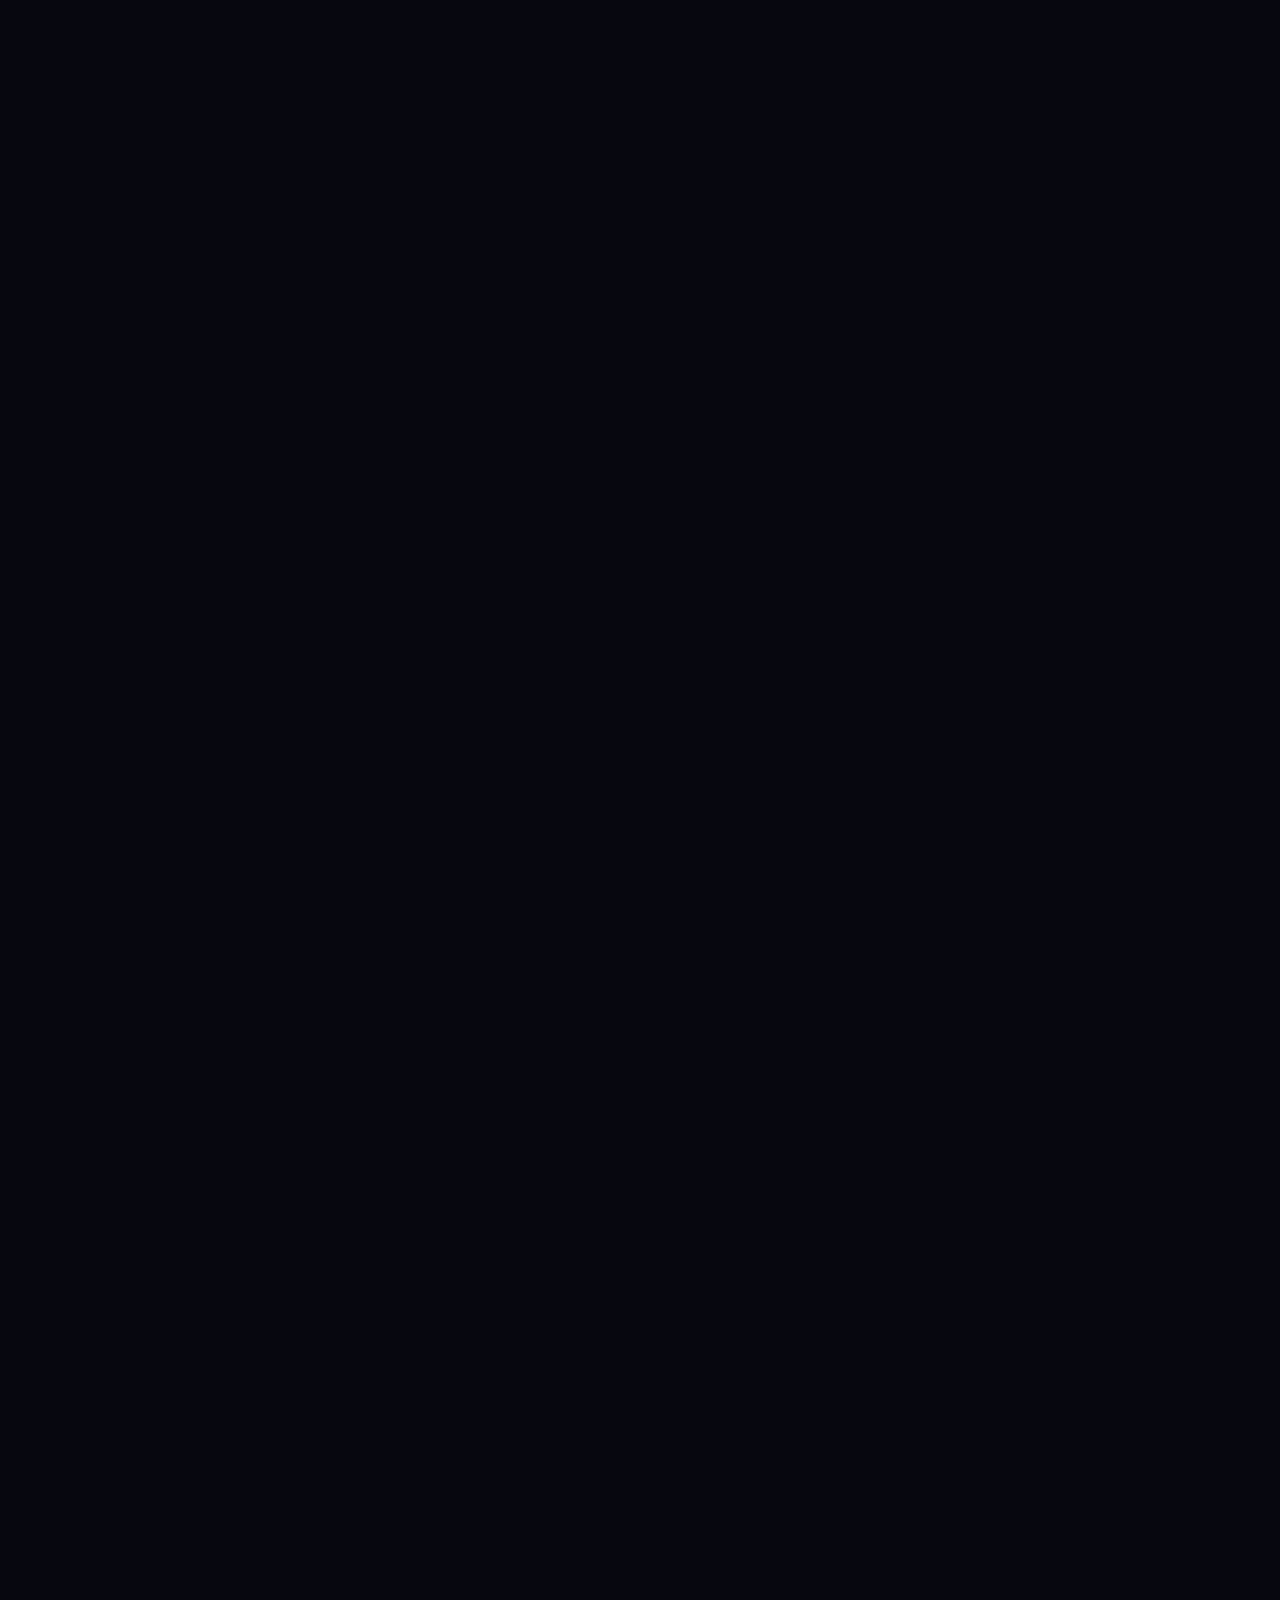
==== commit 6498dddb: "Update index.html" ====
--- a/index.html
+++ b/index.html
@@ -480,11 +480,18 @@
       .features { grid-template-columns: 1fr; }
       .hs-item  { padding: 18px 24px; }
       .hero-title { font-size: 38px; }
+      .about-section { margin: 0 16px 40px; padding: 24px 20px; }
+      .about-title { font-size: 24px; }
+      .about-text { font-size: 14px; }
     }
     @media (max-width: 540px) {
       .hero-stats { flex-direction: column; }
       .hs-item { border-right: none; border-bottom: 1px solid var(--border); }
       .hs-item:last-child { border-bottom: none; }
+      .nav-left { left: 16px; }
+      .nav-right { right: 16px; }
+      .lang-btn, .theme-btn { padding: 6px 10px; font-size: 12px; }
+      .nav-burger { margin-left: 2px; }
     }
   </style>
 </head>
@@ -769,10 +776,3 @@
       });
     });
   }
-
-  // Show page after text and theme are fully injected
-  requestAnimationFrame(() => document.body.classList.add('ready'));
-
-</script>
-</body>
-</html>
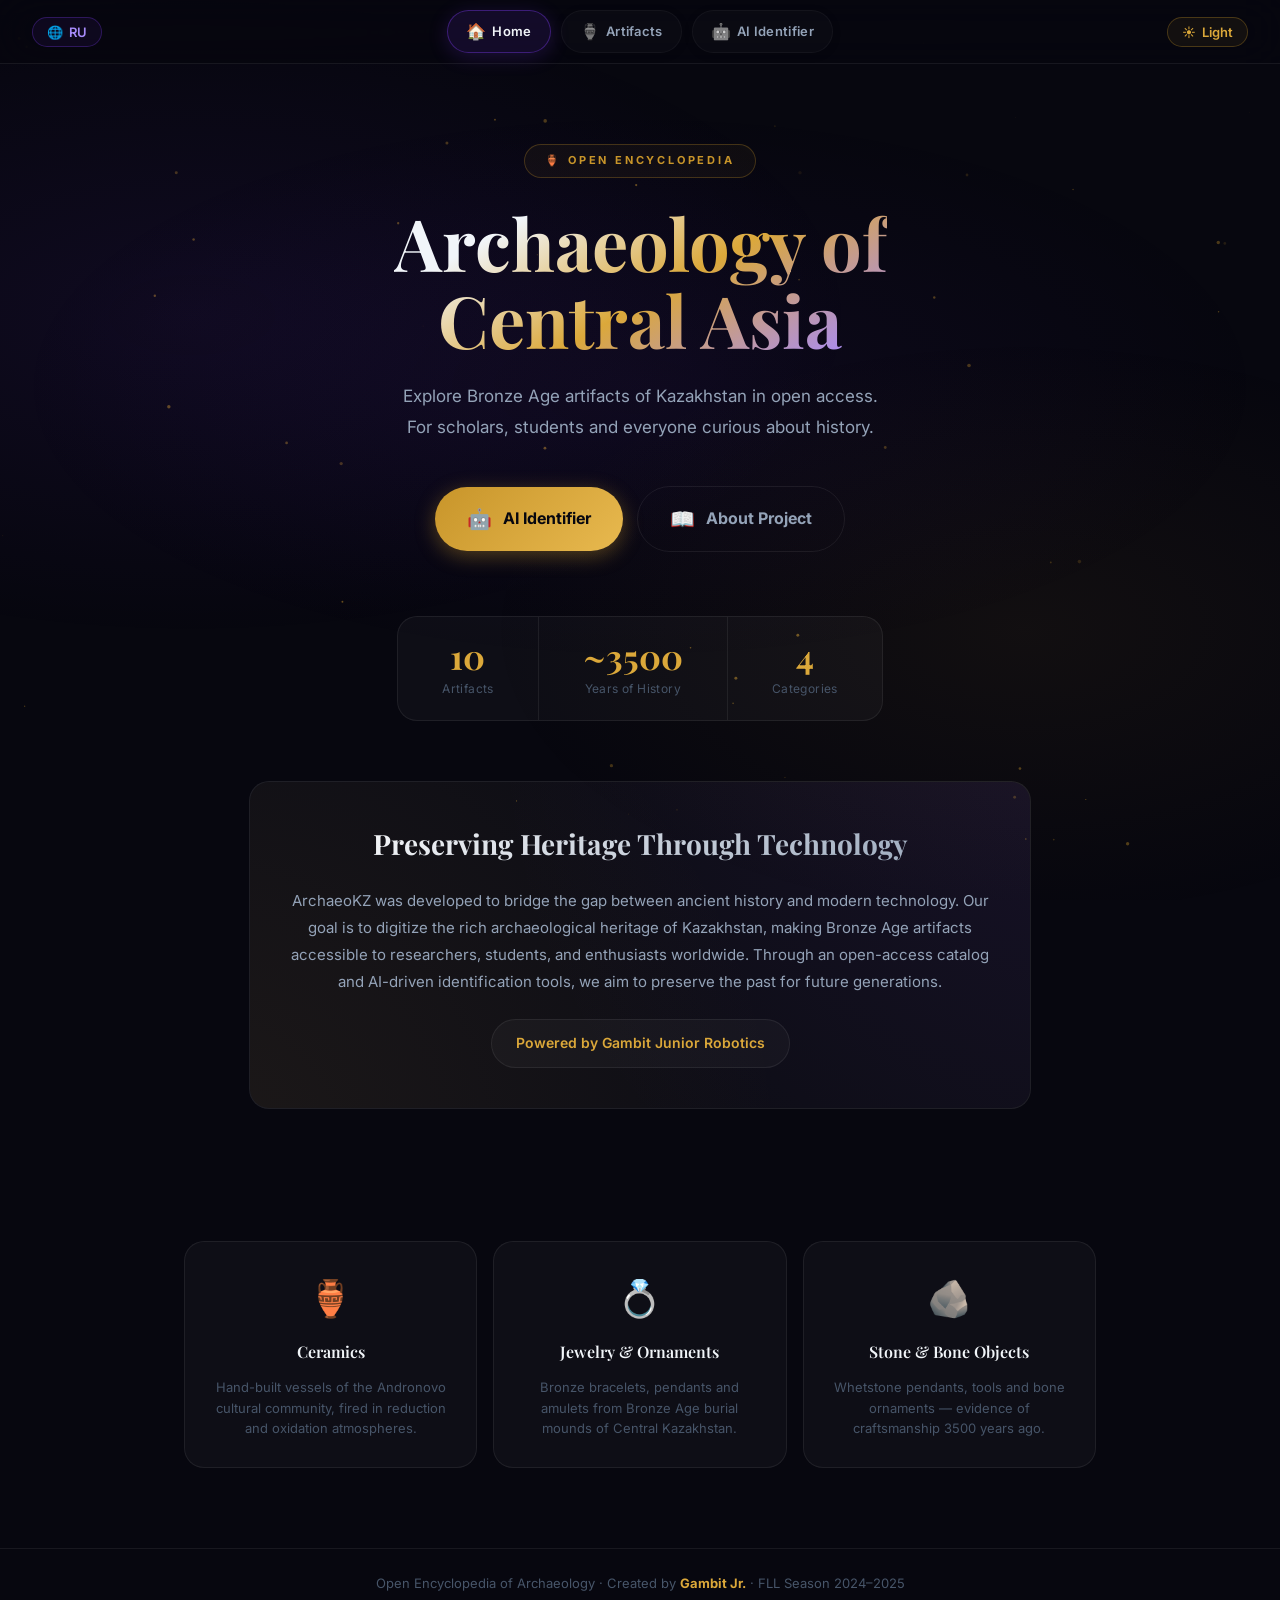
==== commit ac2ce14c: "Update index.html" ====
--- a/index.html
+++ b/index.html
@@ -55,13 +55,6 @@
       line-height: 1.6;
       min-height: 100vh;
       overflow-x: hidden;
-      opacity: 0;
-      visibility: hidden;
-      transition: opacity 0.3s ease;
-    }
-    body.ready {
-      opacity: 1;
-      visibility: visible;
     }
     a { text-decoration: none; color: inherit; }
     button { cursor: pointer; font-family: inherit; }
@@ -776,3 +769,10 @@
       });
     });
   }
+
+  // Fallback for mobile menu if needed
+  if (!document.body.classList.contains('ready')) document.body.classList.add('ready');
+
+</script>
+</body>
+</html>
